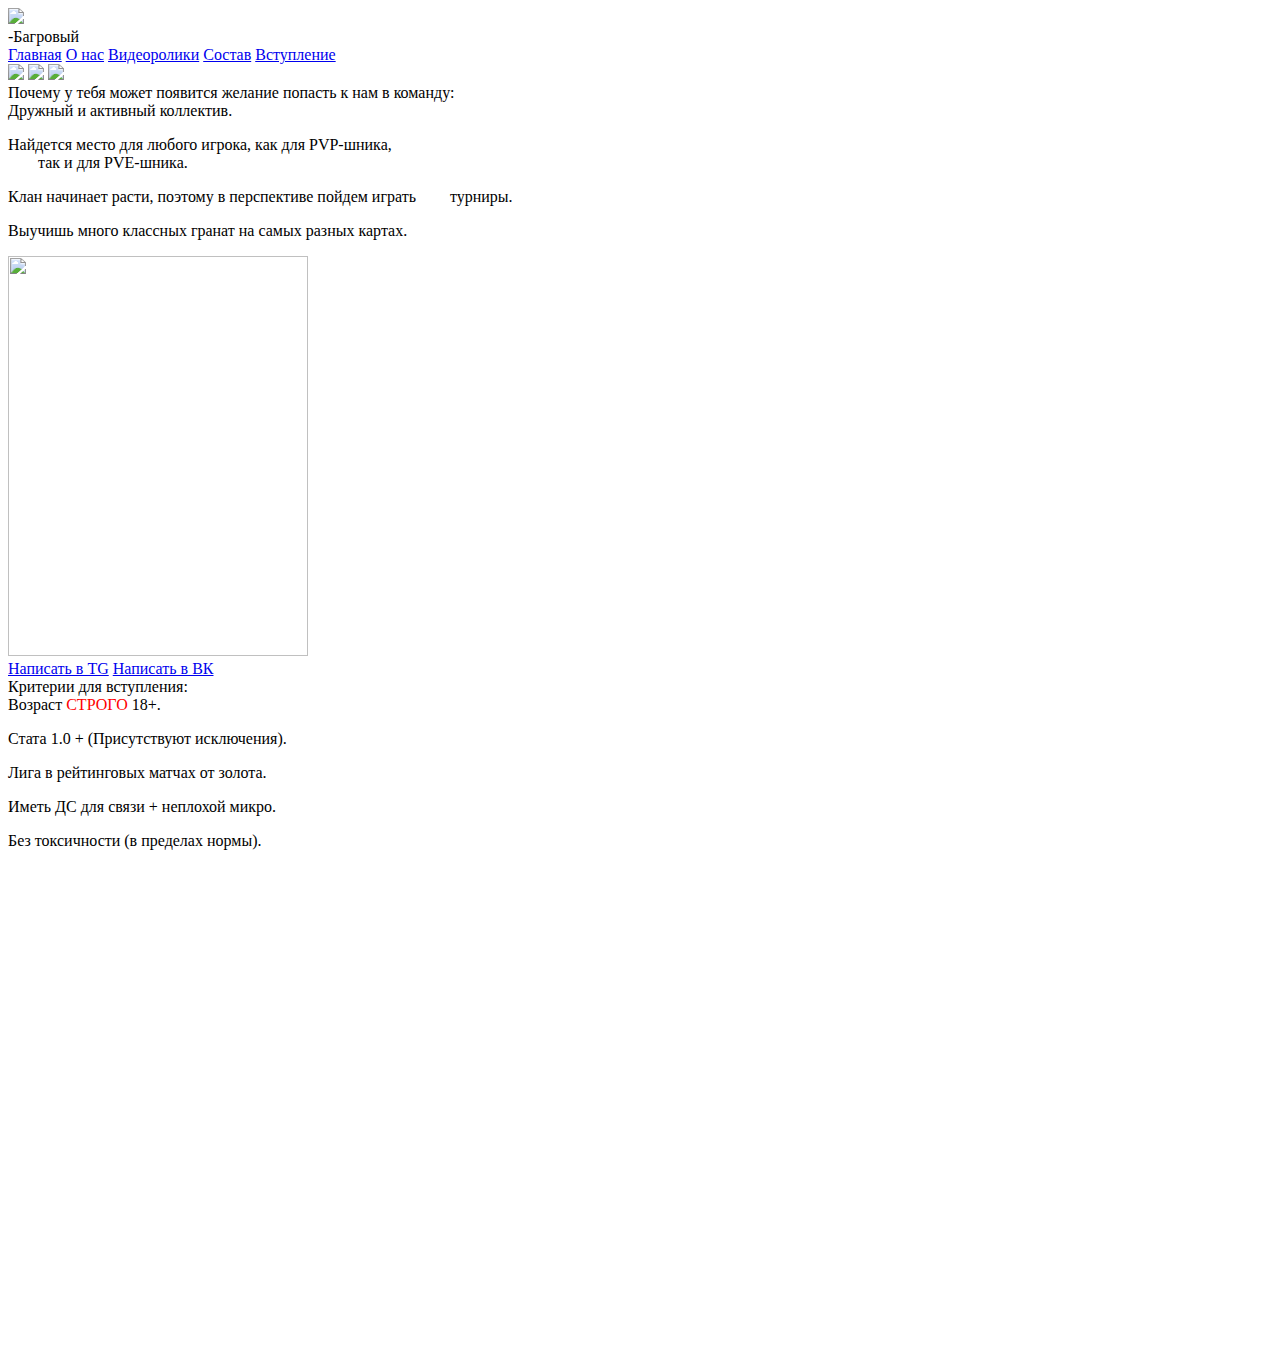
==== index-вступление.html @ 7c1d3cf9 "Add files via upload" ====
<!DOCTYPE html>
<html lang="en">

<head>
    <meta charset="UTF-8">
    <meta name="viewport" content="width=device-width, initial-scale=1.0">
    <title>Вступление</title>
    <link rel="stylesheet" href="style/style-вступление.css">
    <link rel="preconnect" href="https://fonts.googleapis.com">
    <link rel="preconnect" href="https://fonts.gstatic.com" crossorigin>
    <link href="https://fonts.googleapis.com/css2?family=Comfortaa:wght@300..700&family=Rubik+Mono+One&display=swap"
        rel="stylesheet">
    <link href="https://fonts.googleapis.com/css2?family=Oswald:wght@200..700&display=swap" rel="stylesheet">
    <link rel="shortcut icon" href="Picture/title-f.png" />
</head>

<body style="background-image: url(Picture/fon-vst.jpg); height: 150vh;">
    <!--Шапка-->
    <div class="header">
        <div class="container">
            <div class="logo">
                <img src="Picture/logo8.png" width="40">
            </div>

            <div class="logo-nik">
                -Багровый<span style="color: white;">Легион</span>
            </div>

            <div class="button">
                <a class="href" href="index-главная.html">Главная</a>
                <a class="href" href="index-о нас.html">О нас</a>
                <a class="href" href="index-видеоролики.html">Видеоролики</a>
                <a class="href" href="index-состав.html">Состав</a>
                <a class="href" href="index-вступление.html">Вступление</a>
            </div>

            <div class="VK">
                <a style="text-decoration: none;" href="https://vk.com/club224558549">
                    <img src="Picture/VK.png" width="40">
                </a>
                <a style="text-decoration: none;" href="#">
                    <img src="Picture/tg (2).png" width="40">
                </a>
                <a href="https://discord.gg/Vyzz6YwcyC">
                    <img src="Picture/ds.png" width="40">
                </a>
            </div>
        </div>
    </div>
    <!--Желание-->
    <div class="main">
        <div class="container1">

            <div class="text">

                <div class="title">
                    Почему у тебя может появится желание попасть к нам в команду:
                </div>

                <div class="title2">
                    <li>Дружный и активный коллектив.
                        <p>
                    <li>Найдется место для любого игрока, как для PVP-шника,<br><span style="padding-left: 30px;"> так и
                            для PVE-шника.</span></li>
                    </p>
                    <p>
                        <li>Клан начинает расти, поэтому в перспективе пойдем играть <span
                                style="padding-left: 30px;">турниры.
                    </p></span>
                    <p>
                        <li>Выучишь много классных гранат на самых разных картах.
                    </p>

                </div>
            </div>


            <!--Фото справа-->
            <div class="image" style="margin-left: 0%;">
                <img src="Picture/cat.jpg" width="300" height="400">
            </div>
        </div>
    </div>
    <!-- Текст и фото слева-->
    <div class="main1">
        <div class="container2">
            <div class="but">

                <span class="vstup-tg"><a class="silka" href="https://t.me/Thorin97">Написать в TG</a></span>
                <span class="vstup-vk"><a class="silka" href="https://vk.com/id172442154">Написать в ВК</a></span>
            </div>
            <div class="text2">
                <div class="title3">
                    Критерии для вступления:
                </div>

                <div class="title4">
                    <li> Возраст <span style=" color:red">СТРОГО</span> 18+.
                        <p>
                    <li>Стата 1.0 + (Присутствуют исключения).</p>
                        <p>
                    <li> Лига в рейтинговых матчах от золота. </p>
                        <p>
                    <li> Иметь ДС для связи + неплохой микро.</p>
                        <p>
                    <li> Без токсичности (в пределах нормы). </p>
                </div>
            </div>

        </div>
    </div>
</body>

</html>
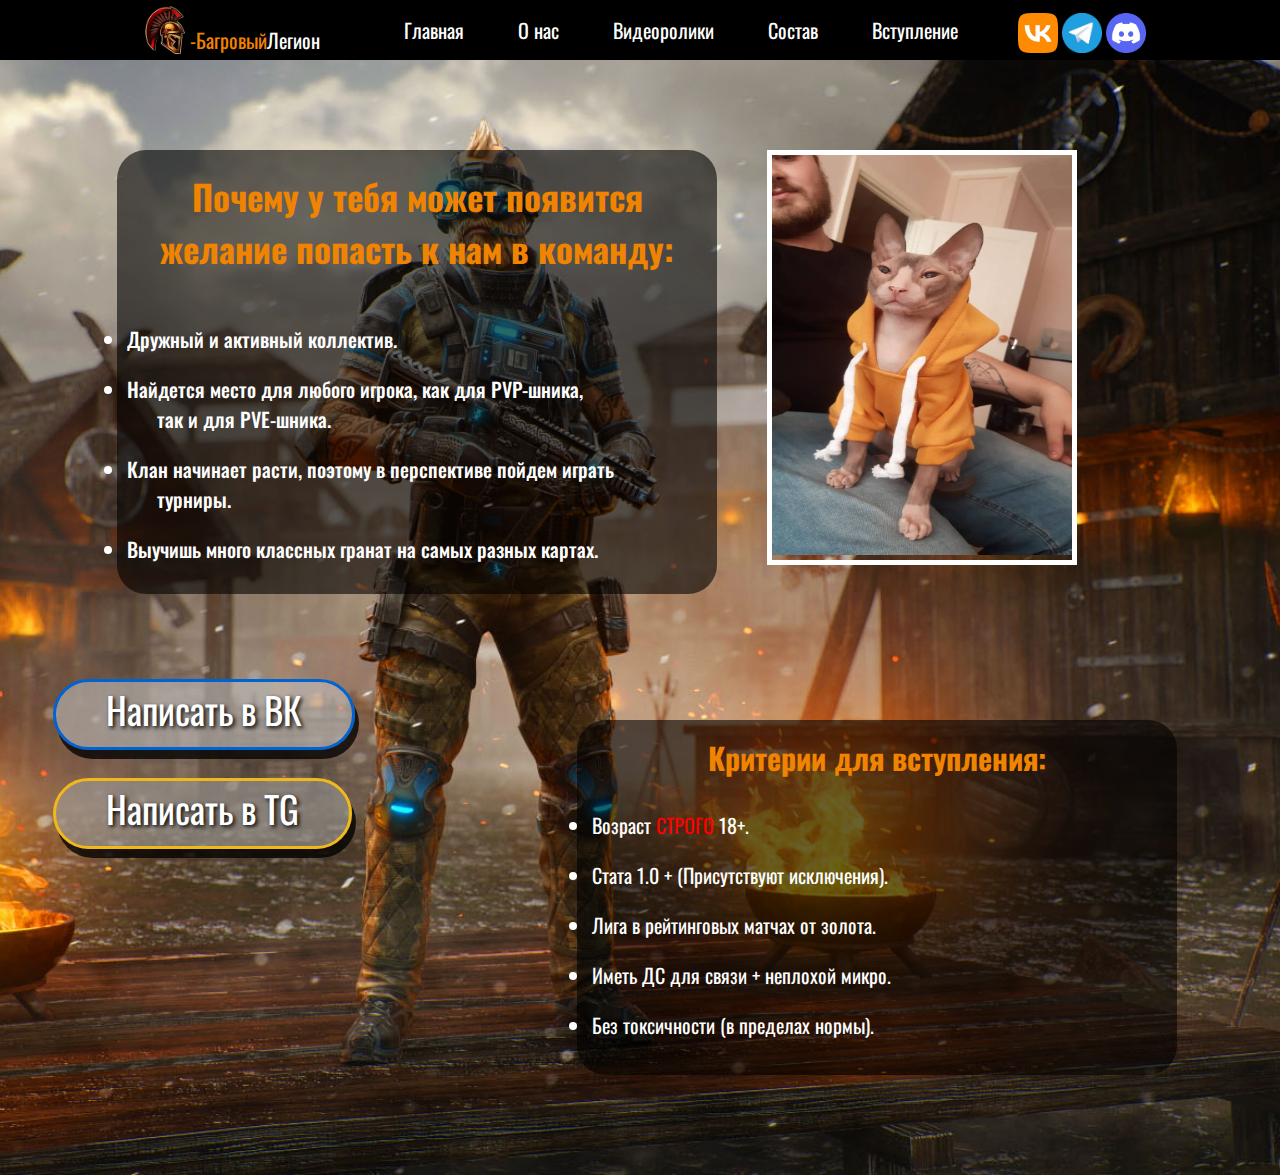
==== commit 25fd1843: "index-вступление.html" ====
--- a/index-вступление.html
+++ b/index-вступление.html
@@ -14,7 +14,7 @@
     <link rel="shortcut icon" href="Picture/title-f.png" />
 </head>
 
-<body style="background-image: url(Picture/fon-vst.jpg); height: 150vh;">
+<body style="background-image: url(Picture/fon-vst.jpg); ">
     <!--Шапка-->
     <div class="header">
         <div class="container">
@@ -27,7 +27,7 @@
             </div>
 
             <div class="button">
-                <a class="href" href="index-главная.html">Главная</a>
+                <a class="href" href="index.html">Главная</a>
                 <a class="href" href="index-о нас.html">О нас</a>
                 <a class="href" href="index-видеоролики.html">Видеоролики</a>
                 <a class="href" href="index-состав.html">Состав</a>
@@ -77,18 +77,22 @@
 
             <!--Фото справа-->
             <div class="image" style="margin-left: 0%;">
-                <img src="Picture/cat.jpg" width="300" height="400">
+                <img class="image1"src="Picture/cat.jpg" >
             </div>
         </div>
     </div>
     <!-- Текст и фото слева-->
     <div class="main1">
         <div class="container2">
+            <span class="but-menu">
             <div class="but">
 
                 <span class="vstup-tg"><a class="silka" href="https://t.me/Thorin97">Написать в TG</a></span>
+                </div>
+                <div class="but1">
                 <span class="vstup-vk"><a class="silka" href="https://vk.com/id172442154">Написать в ВК</a></span>
             </div>
+        </span>
             <div class="text2">
                 <div class="title3">
                     Критерии для вступления:
@@ -111,4 +115,4 @@
     </div>
 </body>
 
-</html>+</html>
--- a/style/style-вступление.css
+++ b/style/style-вступление.css
@@ -0,0 +1,356 @@
+body {
+    margin: 0;
+    background-repeat: no-repeat;
+    background-size: cover;
+    background-position: 70%;
+    font-family: "Oswald", sans-serif;
+
+}
+
+
+.header {
+    position: fixed;
+    width: 100%;
+}
+
+.header:hover {
+    transition: background 0.3s linear;
+    background: rgba(0, 0, 0, 0.781);
+}
+
+.container {
+    display: flex;
+    margin-left: 60px;
+    margin-right: 50px;
+    justify-content: center;
+    align-items: center;
+}
+
+.logo {
+    margin-right: 5px;
+    padding-left: 40px;
+    padding-top: 5px;
+}
+
+.logo-nik {
+    padding-right: 5%;
+    padding-top: 20px;
+    font-size: 20px;
+    color: #f08401;
+}
+
+.button {
+    padding: 15px;
+}
+
+.href {
+    text-decoration: none;
+    color: white;
+    margin-right: 40px;
+    padding: 5px;
+    font-size: 20px;
+    transition: color 0.3s linear;
+}
+
+.href:hover {
+    color: rgb(235, 129, 7);
+}
+
+.href :last-child {
+    margin: 0;
+}
+
+.VK {
+    padding-left: 600px;
+    padding-top: 10px;
+}
+
+/*  Желание   */
+.main {
+    height: 80vh;
+    justify-content: center;
+    align-items: center;
+}
+
+.container1 {
+    display: flex;
+    justify-content: center;
+    align-items: center;
+    margin-left: -20%;
+}
+
+.text {
+    width: 600px;
+    padding-left: 170px;
+    padding-top: 230px;
+    font-size: 20px;
+    font-weight: 500;
+    margin-right: 400px;
+
+}
+
+.title {
+    background: #00000096;
+    padding: 20px;
+    border-top-left-radius: 29px;
+    border-top-right-radius: 29px;
+    text-align: center;
+    color: #f08401;
+    font-weight: 700;
+    font-size: 35px;
+}
+
+
+.title2 {
+    background: #00000096;
+    padding: 10px;
+    border-bottom-left-radius: 29px;
+    border-bottom-right-radius: 29px;
+    padding-top: 30px;
+    color: white;
+}
+
+.image {
+    margin-top: 230px;
+    border: 5px solid white;
+
+}
+
+.image1 {
+    width: 300px;
+    height: 400px;
+}
+
+/*  Требования  */
+
+.but {
+    margin-top: -170px;
+    font-family: "Oswald", sans-serif;
+    color: rgb(243, 161, 8);
+    text-shadow: 2px -2px 2px rgb(231, 229, 226);
+    font-size: 37px;
+    margin-right: 300px;
+    display: flex;
+}
+
+.but1 {
+
+    margin-top: -170px;
+    font-family: "Oswald", sans-serif;
+    color: rgb(243, 161, 8);
+    text-shadow: 2px -2px 2px rgb(231, 229, 226);
+    font-size: 37px;
+    display: flex;
+}
+
+.silka {
+    text-decoration: none;
+    color: white;
+    text-shadow: 2px 2px 4px black;
+
+}
+
+.vstup-tg {
+    background-color: rgba(161, 161, 161, 0.534);
+    padding-left: 50px;
+    padding-right: 50px;
+    padding-bottom: 10px;
+    border-radius: 50px;
+    border: 3px solid rgb(241, 184, 26);
+    font-family: "Oswald", sans-serif;
+    box-shadow: 4px 9px #000000c5;
+
+}
+
+.vstup-tg:hover {
+    background-color: rgb(241, 184, 26);
+    transition: background 0.3s linear;
+    border-color: white;
+    transition: border 0.3s linear;
+    box-shadow: 2px 4px #000000c5;
+    transition: box-shadow 0.1s linear;
+}
+
+.vstup-tg:active {
+    box-shadow: none;
+    top: 6px;
+}
+
+.vstup-vk {
+    background-color: rgba(196, 197, 197, 0.548);
+    padding-left: 50px;
+    padding-right: 50px;
+    padding-bottom: 10px;
+    border-radius: 50px;
+    border: 3px solid rgb(0, 99, 212);
+    font-family: "Oswald", sans-serif;
+    box-shadow: 4px 9px #000000c5;
+
+}
+
+.vstup-vk:hover {
+    background-color: rgb(0, 99, 212);
+    transition: background 0.3s linear;
+    border-color: white;
+    box-shadow: 2px 4px #000000c5;
+    transition: border 0.3s linear;
+    transition: box-shadow 0.1s linear;
+}
+
+.vstup-vk:active {
+    box-shadow: none;
+    top: 6px;
+}
+
+
+.container2 {
+    display: flex;
+    justify-content: center;
+    align-items: center;
+}
+
+.text2 {
+    font-size: 20px;
+    width: 400px;
+    padding-right: 100px;
+    margin-bottom: 100px;
+}
+
+
+.title3 {
+    text-align: center;
+    color: #f08401;
+    font-weight: 700;
+    font-size: 30px;
+    background: #00000096;
+    padding: 15px;
+    border-top-left-radius: 29px;
+    border-top-right-radius: 29px;
+}
+
+.title4 {
+    color: white;
+    background: #00000096;
+    padding: 15px;
+    border-bottom-left-radius: 29px;
+    border-bottom-right-radius: 29px;
+}
+
+@media(max-width: 1500px) {
+    .VK {
+        padding-left: 0px;
+    }
+
+    .container {
+        background-color: black;
+        margin-left: 0px;
+        margin-right: 0px;
+    }
+
+    .logo {
+        padding-left: 10px;
+    }
+
+    .container1 {
+        align-items: flex-start;
+    }
+
+    .container2 {}
+
+    .text {
+        margin-right: 50px;
+        padding-top: 150px;
+    }
+
+    .image {
+        margin-top: 150px;
+    }
+
+    .text2 {
+        padding-right: 50px;
+        width: 600px;
+    }
+
+    .but {
+        margin-right: 30px;
+        width: 494px;
+    }
+
+    .but1 {
+        width: 494px;
+
+    }
+
+}
+
+@media(max-width: 1100px) {
+
+    .logo-nik {
+        padding-right: 5px;
+    }
+
+    .but {
+        margin-right: 0px;
+    }
+
+    .but1 {
+        display: contents;
+    }
+}
+
+@media(max-width: 992px) {
+
+    .href {
+        margin-right: 5px;
+        padding: 0px;
+    }
+
+    .but {
+        display: contents;
+    }
+
+}
+
+@media(max-width: 768px) {
+
+    .href {
+        margin-right: 0px;
+    }
+
+    .image1 {
+        width: 200px;
+        height: 300px;
+    }
+
+    .text {
+        padding-left: 108px;
+        font-size: 16px;
+    }
+
+    .container1 {
+        flex-direction: row;
+        justify-content: flex-end;
+        width: 85vh;
+    }
+
+    .container2 {
+        width: 83vh;
+        padding-top: 0px;
+    }
+
+
+    .title {
+        padding: 8px;
+        font-size: 25px;
+    }
+
+    .but-menu {
+        display: flex;
+        flex-direction: row;
+        flex-wrap: wrap;
+    }
+
+    .title4 {
+        padding: 2px;
+    }
+}
